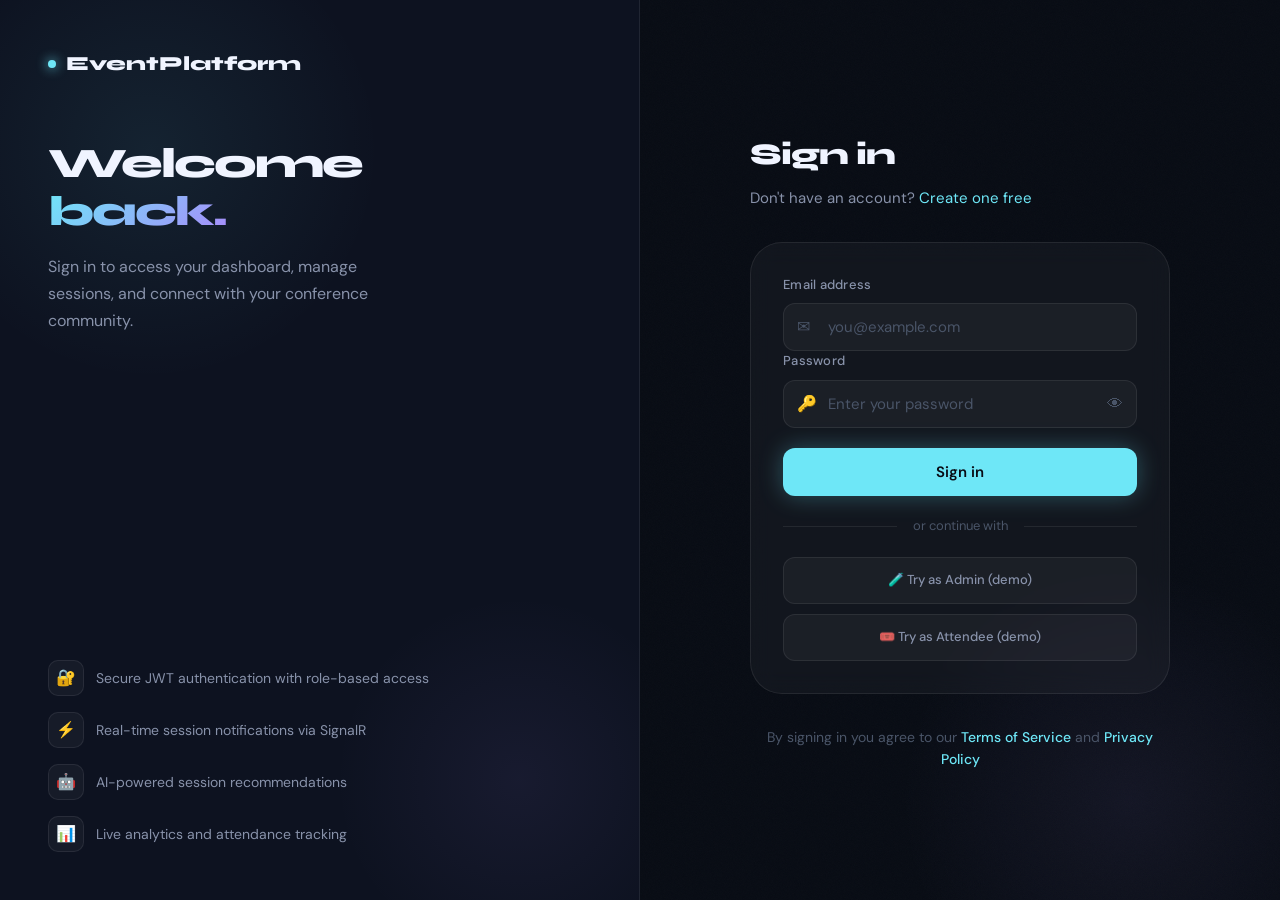
==== EventPlatform/src/EventPlatform.API/wwwroot/Login.html @ 806cf974 "Created entities, Dtos, Authetication flow, JWT creation, home, login, register pages" ====
﻿<!DOCTYPE html>
<html lang="en">
<head>
    <meta charset="UTF-8" />
    <meta name="viewport" content="width=device-width, initial-scale=1.0" />
    <title>Sign In — EventPlatform</title>
    <link rel="stylesheet" href="css/style.css" />
    <link rel="stylesheet" href="css/auth.css" />
</head>
<body>

    <div class="bg-mesh"></div>
    <div class="bg-noise"></div>

    <div class="page-content auth-page">

        <!-- Left branding panel -->
        <div class="auth-left">
            <div class="auth-left-glow"></div>
            <div class="auth-left-glow-2"></div>

            <div class="auth-brand">
                <a href="/" class="auth-brand-logo">
                    <div class="nav-logo-dot"></div>
                    EventPlatform
                </a>
                <div class="auth-headline">
                    <h2>Welcome<br /><span>back.</span></h2>
                    <p>Sign in to access your dashboard, manage sessions, and connect with your conference community.</p>
                </div>
            </div>

            <div class="auth-features">
                <div class="auth-feature-item">
                    <div class="auth-feature-icon">🔐</div>
                    <span>Secure JWT authentication with role-based access</span>
                </div>
                <div class="auth-feature-item">
                    <div class="auth-feature-icon">⚡</div>
                    <span>Real-time session notifications via SignalR</span>
                </div>
                <div class="auth-feature-item">
                    <div class="auth-feature-icon">🤖</div>
                    <span>AI-powered session recommendations</span>
                </div>
                <div class="auth-feature-item">
                    <div class="auth-feature-icon">📊</div>
                    <span>Live analytics and attendance tracking</span>
                </div>
            </div>
        </div>

        <!-- Right form panel -->
        <div class="auth-right">
            <div class="auth-form-container">

                <div class="auth-form-header">
                    <h1>Sign in</h1>
                    <p>Don't have an account? <a href="register.html">Create one free</a></p>
                </div>

                <div class="auth-form-card">
                    <form id="login-form" onsubmit="handleLogin(event)" novalidate>

                        <div class="form-group">
                            <label class="form-label" for="email">Email address</label>
                            <div class="input-wrapper">
                                <span class="input-icon">✉</span>
                                <input type="email"
                                       id="email"
                                       class="form-input input-with-icon"
                                       placeholder="you@example.com"
                                       autocomplete="email"
                                       required />
                            </div>
                            <span class="form-error" id="email-error"></span>
                        </div>

                        <div class="form-group">
                            <label class="form-label" for="password">Password</label>
                            <div class="input-wrapper">
                                <span class="input-icon">🔑</span>
                                <input type="password"
                                       id="password"
                                       class="form-input input-with-icon"
                                       placeholder="Enter your password"
                                       autocomplete="current-password"
                                       required />
                                <span class="input-toggle" onclick="togglePassword(this)">👁</span>
                            </div>
                            <span class="form-error" id="password-error"></span>
                        </div>

                        <button type="submit" id="login-btn" class="btn btn-primary btn-submit">
                            Sign in
                        </button>

                    </form>

                    <div class="divider">or continue with</div>

                    <div style="display:flex;flex-direction:column;gap:10px">
                        <a href="register.html?role=Admin" class="btn btn-ghost" style="justify-content:center;font-size:13px">
                            🧪 Try as Admin (demo)
                        </a>
                        <a href="register.html?role=Attendee" class="btn btn-ghost" style="justify-content:center;font-size:13px">
                            🎟️ Try as Attendee (demo)
                        </a>
                    </div>
                </div>

                <div class="auth-alt">
                    By signing in you agree to our
                    <a href="#">Terms of Service</a> and <a href="#">Privacy Policy</a>
                </div>

            </div>
        </div>

    </div>

    <div id="toast-container"></div>
    <script src="js/auth.js"></script>
    <script>
    // If already logged in, redirect
    if (Auth.isLoggedIn()) Auth.redirectByRole();
    </script>
</body>
</html>
---- EventPlatform/src/EventPlatform.API/wwwroot/css/style.css ----
﻿/* =============================================================
   EventPlatform — style.css
   Place in: wwwroot/css/style.css
   Shared across ALL pages
   ============================================================= */

@import url('https://fonts.googleapis.com/css2?family=Syne:wght@400;500;600;700;800&family=DM+Sans:ital,opsz,wght@0,9..40,300;0,9..40,400;0,9..40,500;1,9..40,300&display=swap');

/* ── CSS Variables ─────────────────────────────────────────── */
:root {
    --bg-base: #080c14;
    --bg-surface: #0d1220;
    --bg-card: rgba(255,255,255,0.04);
    --bg-card-hover: rgba(255,255,255,0.07);
    --border: rgba(255,255,255,0.08);
    --border-hover: rgba(255,255,255,0.16);
    --accent: #6ee7f7;
    --accent-2: #a78bfa;
    --accent-3: #f472b6;
    --accent-glow: rgba(110,231,247,0.15);
    --text-primary: #f0f4ff;
    --text-secondary: #8892aa;
    --text-muted: #4a5568;
    --success: #34d399;
    --error: #f87171;
    --warning: #fbbf24;
    --radius-sm: 6px;
    --radius-md: 12px;
    --radius-lg: 20px;
    --radius-xl: 32px;
    --font-display: 'Syne', sans-serif;
    --font-body: 'DM Sans', sans-serif;
    --shadow-glow: 0 0 40px rgba(110,231,247,0.08);
    --shadow-card: 0 4px 24px rgba(0,0,0,0.4);
}

/* ── Reset ─────────────────────────────────────────────────── */
*, *::before, *::after {
    box-sizing: border-box;
    margin: 0;
    padding: 0;
}

html {
    scroll-behavior: smooth;
}

body {
    font-family: var(--font-body);
    background: var(--bg-base);
    color: var(--text-primary);
    min-height: 100vh;
    line-height: 1.6;
    -webkit-font-smoothing: antialiased;
}

/* ── Background mesh ───────────────────────────────────────── */
.bg-mesh {
    position: fixed;
    inset: 0;
    z-index: 0;
    pointer-events: none;
    overflow: hidden;
}

    .bg-mesh::before {
        content: '';
        position: absolute;
        width: 600px;
        height: 600px;
        top: -200px;
        left: -100px;
        background: radial-gradient(circle, rgba(110,231,247,0.07) 0%, transparent 65%);
        animation: drift1 18s ease-in-out infinite alternate;
    }

    .bg-mesh::after {
        content: '';
        position: absolute;
        width: 500px;
        height: 500px;
        bottom: -150px;
        right: -100px;
        background: radial-gradient(circle, rgba(167,139,250,0.07) 0%, transparent 65%);
        animation: drift2 22s ease-in-out infinite alternate;
    }

@keyframes drift1 {
    from {
        transform: translate(0,0) scale(1);
    }

    to {
        transform: translate(80px,60px) scale(1.1);
    }
}

@keyframes drift2 {
    from {
        transform: translate(0,0) scale(1);
    }

    to {
        transform: translate(-60px,-80px) scale(1.15);
    }
}

/* ── Noise overlay ─────────────────────────────────────────── */
.bg-noise {
    position: fixed;
    inset: 0;
    z-index: 1;
    pointer-events: none;
    opacity: 0.025;
    background-image: url("data:image/svg+xml,%3Csvg viewBox='0 0 256 256' xmlns='http://www.w3.org/2000/svg'%3E%3Cfilter id='noise'%3E%3CfeTurbulence type='fractalNoise' baseFrequency='0.9' numOctaves='4' stitchTiles='stitch'/%3E%3C/filter%3E%3Crect width='100%25' height='100%25' filter='url(%23noise)'/%3E%3C/svg%3E");
    background-size: 180px;
}

/* ── Content wrapper ───────────────────────────────────────── */
.page-content {
    position: relative;
    z-index: 2;
}

/* ── Navigation ────────────────────────────────────────────── */
.nav {
    display: flex;
    align-items: center;
    justify-content: space-between;
    padding: 20px 48px;
    position: sticky;
    top: 0;
    z-index: 100;
    backdrop-filter: blur(20px);
    -webkit-backdrop-filter: blur(20px);
    border-bottom: 1px solid var(--border);
    background: rgba(8,12,20,0.8);
}

.nav-logo {
    font-family: var(--font-display);
    font-size: 20px;
    font-weight: 800;
    color: var(--text-primary);
    text-decoration: none;
    display: flex;
    align-items: center;
    gap: 10px;
    letter-spacing: -0.5px;
}

.nav-logo-dot {
    width: 8px;
    height: 8px;
    border-radius: 50%;
    background: var(--accent);
    box-shadow: 0 0 12px var(--accent);
    animation: pulse-dot 2s ease-in-out infinite;
}

@keyframes pulse-dot {
    0%,100% {
        opacity: 1;
        transform: scale(1);
    }

    50% {
        opacity: 0.6;
        transform: scale(0.8);
    }
}

.nav-links {
    display: flex;
    align-items: center;
    gap: 8px;
}

.nav-link {
    padding: 8px 18px;
    border-radius: var(--radius-md);
    font-size: 14px;
    font-weight: 500;
    color: var(--text-secondary);
    text-decoration: none;
    transition: color .2s, background .2s;
}

    .nav-link:hover {
        color: var(--text-primary);
        background: var(--bg-card);
    }

.nav-cta {
    padding: 9px 22px;
    border-radius: var(--radius-md);
    font-size: 14px;
    font-weight: 600;
    background: var(--accent);
    color: var(--bg-base);
    text-decoration: none;
    transition: opacity .2s, transform .15s, box-shadow .2s;
    box-shadow: 0 0 20px rgba(110,231,247,0.25);
}

    .nav-cta:hover {
        opacity: .9;
        transform: translateY(-1px);
        box-shadow: 0 0 30px rgba(110,231,247,0.35);
    }

/* ── Buttons ───────────────────────────────────────────────── */
.btn {
    display: inline-flex;
    align-items: center;
    justify-content: center;
    gap: 8px;
    padding: 12px 28px;
    border-radius: var(--radius-md);
    font-family: var(--font-body);
    font-size: 15px;
    font-weight: 500;
    cursor: pointer;
    border: none;
    text-decoration: none;
    transition: all .2s;
    white-space: nowrap;
}

.btn-primary {
    background: var(--accent);
    color: var(--bg-base);
    box-shadow: 0 0 24px rgba(110,231,247,0.3);
}

    .btn-primary:hover {
        opacity: .9;
        transform: translateY(-2px);
        box-shadow: 0 0 36px rgba(110,231,247,0.4);
    }

.btn-outline {
    background: transparent;
    color: var(--text-primary);
    border: 1px solid var(--border-hover);
}

    .btn-outline:hover {
        background: var(--bg-card);
        border-color: var(--accent);
        color: var(--accent);
    }

.btn-ghost {
    background: var(--bg-card);
    color: var(--text-secondary);
    border: 1px solid var(--border);
}

    .btn-ghost:hover {
        background: var(--bg-card-hover);
        color: var(--text-primary);
    }

.btn-lg {
    padding: 16px 36px;
    font-size: 16px;
    border-radius: var(--radius-lg);
}

.btn-sm {
    padding: 8px 18px;
    font-size: 13px;
}

.btn:disabled {
    opacity: .5;
    cursor: not-allowed;
    transform: none !important;
}

.btn-loading {
    position: relative;
    color: transparent !important;
}

    .btn-loading::after {
        content: '';
        position: absolute;
        width: 18px;
        height: 18px;
        border: 2px solid rgba(8,12,20,0.3);
        border-top-color: var(--bg-base);
        border-radius: 50%;
        animation: spin .7s linear infinite;
    }

@keyframes spin {
    to {
        transform: rotate(360deg);
    }
}

/* ── Cards ─────────────────────────────────────────────────── */
.card {
    background: var(--bg-card);
    border: 1px solid var(--border);
    border-radius: var(--radius-lg);
    backdrop-filter: blur(12px);
    -webkit-backdrop-filter: blur(12px);
    transition: border-color .25s, box-shadow .25s, transform .25s;
}

    .card:hover {
        border-color: var(--border-hover);
        box-shadow: var(--shadow-card);
        transform: translateY(-2px);
    }

.card-glow:hover {
    box-shadow: var(--shadow-card), 0 0 40px rgba(110,231,247,0.06);
}

/* ── Form elements ─────────────────────────────────────────── */
.form-group {
    display: flex;
    flex-direction: column;
    gap: 8px;
}

.form-label {
    font-size: 13px;
    font-weight: 500;
    color: var(--text-secondary);
    letter-spacing: 0.02em;
}

.form-input {
    width: 100%;
    padding: 13px 16px;
    background: rgba(255,255,255,0.04);
    border: 1px solid var(--border);
    border-radius: var(--radius-md);
    color: var(--text-primary);
    font-family: var(--font-body);
    font-size: 15px;
    outline: none;
    transition: border-color .2s, box-shadow .2s, background .2s;
}

    .form-input::placeholder {
        color: var(--text-muted);
    }

    .form-input:focus {
        border-color: var(--accent);
        background: rgba(110,231,247,0.04);
        box-shadow: 0 0 0 3px rgba(110,231,247,0.1);
    }

    .form-input.error {
        border-color: var(--error);
        box-shadow: 0 0 0 3px rgba(248,113,113,0.1);
    }

.form-error {
    font-size: 12px;
    color: var(--error);
    margin-top: 4px;
    display: none;
}

    .form-error.show {
        display: block;
    }

.input-wrapper {
    position: relative;
}

.input-icon {
    position: absolute;
    left: 14px;
    top: 50%;
    transform: translateY(-50%);
    color: var(--text-muted);
    font-size: 16px;
    pointer-events: none;
}

.input-with-icon {
    padding-left: 44px;
}

.input-toggle {
    position: absolute;
    right: 14px;
    top: 50%;
    transform: translateY(-50%);
    color: var(--text-muted);
    cursor: pointer;
    font-size: 16px;
    transition: color .2s;
}

    .input-toggle:hover {
        color: var(--text-primary);
    }

/* ── Badge / Tag ───────────────────────────────────────────── */
.badge {
    display: inline-flex;
    align-items: center;
    gap: 6px;
    padding: 4px 12px;
    border-radius: 100px;
    font-size: 12px;
    font-weight: 500;
    letter-spacing: 0.03em;
}

.badge-accent {
    background: rgba(110,231,247,0.1);
    color: var(--accent);
    border: 1px solid rgba(110,231,247,0.2);
}

.badge-purple {
    background: rgba(167,139,250,0.1);
    color: var(--accent-2);
    border: 1px solid rgba(167,139,250,0.2);
}

.badge-pink {
    background: rgba(244,114,182,0.1);
    color: var(--accent-3);
    border: 1px solid rgba(244,114,182,0.2);
}

.badge-success {
    background: rgba(52,211,153,0.1);
    color: var(--success);
    border: 1px solid rgba(52,211,153,0.2);
}

/* ── Divider ───────────────────────────────────────────────── */
.divider {
    display: flex;
    align-items: center;
    gap: 16px;
    color: var(--text-muted);
    font-size: 13px;
}

    .divider::before,
    .divider::after {
        content: '';
        flex: 1;
        height: 1px;
        background: var(--border);
    }

/* ── Toast notifications ───────────────────────────────────── */
#toast-container {
    position: fixed;
    bottom: 24px;
    right: 24px;
    z-index: 9999;
    display: flex;
    flex-direction: column;
    gap: 10px;
}

.toast {
    display: flex;
    align-items: center;
    gap: 12px;
    padding: 14px 20px;
    background: var(--bg-surface);
    border: 1px solid var(--border);
    border-radius: var(--radius-md);
    font-size: 14px;
    color: var(--text-primary);
    box-shadow: 0 8px 32px rgba(0,0,0,0.5);
    backdrop-filter: blur(20px);
    animation: slideUp .3s ease;
    min-width: 280px;
    max-width: 380px;
}

    .toast.success {
        border-color: rgba(52,211,153,0.3);
    }

    .toast.error {
        border-color: rgba(248,113,113,0.3);
    }

.toast-icon {
    font-size: 18px;
    flex-shrink: 0;
}

.toast-close {
    margin-left: auto;
    color: var(--text-muted);
    cursor: pointer;
    font-size: 18px;
    flex-shrink: 0;
}

@keyframes slideUp {
    from {
        opacity: 0;
        transform: translateY(16px);
    }

    to {
        opacity: 1;
        transform: translateY(0);
    }
}

/* ── Utilities ─────────────────────────────────────────────── */
.text-accent {
    color: var(--accent);
}

.text-purple {
    color: var(--accent-2);
}

.text-pink {
    color: var(--accent-3);
}

.text-muted {
    color: var(--text-muted);
}

.text-secondary {
    color: var(--text-secondary);
}

.font-display {
    font-family: var(--font-display);
}

.flex {
    display: flex;
}

.flex-center {
    display: flex;
    align-items: center;
    justify-content: center;
}

.flex-between {
    display: flex;
    align-items: center;
    justify-content: space-between;
}

.gap-8 {
    gap: 8px;
}

.gap-16 {
    gap: 16px;
}

.gap-24 {
    gap: 24px;
}

.mt-8 {
    margin-top: 8px;
}

.mt-16 {
    margin-top: 16px;
}

.mt-24 {
    margin-top: 24px;
}

.mt-32 {
    margin-top: 32px;
}

.hidden {
    display: none !important;
}

/* ── Responsive ────────────────────────────────────────────── */
@media (max-width: 768px) {
    .nav {
        padding: 16px 24px;
    }

    .nav-links .nav-link {
        display: none;
    }
}
---- EventPlatform/src/EventPlatform.API/wwwroot/css/auth.css ----
﻿/* =============================================================
   EventPlatform — auth.css
   Place in: wwwroot/css/auth.css
   Shared by login.html and register.html
   ============================================================= */

.auth-page {
    min-height: 100vh;
    display: grid;
    grid-template-columns: 1fr 1fr;
}

/* ── Left panel (branding) ─────────────────────────────────── */
.auth-left {
    position: relative;
    padding: 48px;
    display: flex;
    flex-direction: column;
    justify-content: space-between;
    overflow: hidden;
    background: var(--bg-surface);
    border-right: 1px solid var(--border);
}

.auth-left-glow {
    position: absolute;
    width: 500px;
    height: 500px;
    top: -100px;
    left: -100px;
    background: radial-gradient(circle, rgba(110,231,247,0.08) 0%, transparent 65%);
    pointer-events: none;
}

.auth-left-glow-2 {
    position: absolute;
    width: 400px;
    height: 400px;
    bottom: -80px;
    right: -80px;
    background: radial-gradient(circle, rgba(167,139,250,0.07) 0%, transparent 65%);
    pointer-events: none;
}

.auth-brand {
    position: relative;
    z-index: 1;
}

.auth-brand-logo {
    display: flex;
    align-items: center;
    gap: 10px;
    font-family: var(--font-display);
    font-size: 20px;
    font-weight: 800;
    color: var(--text-primary);
    text-decoration: none;
    margin-bottom: 60px;
}

.auth-headline {
    position: relative;
    z-index: 1;
}

    .auth-headline h2 {
        font-family: var(--font-display);
        font-size: 42px;
        font-weight: 800;
        letter-spacing: -2px;
        line-height: 1.15;
        margin-bottom: 16px;
    }

        .auth-headline h2 span {
            background: linear-gradient(135deg, var(--accent), var(--accent-2));
            -webkit-background-clip: text;
            -webkit-text-fill-color: transparent;
            background-clip: text;
        }

    .auth-headline p {
        font-size: 16px;
        color: var(--text-secondary);
        line-height: 1.7;
        max-width: 360px;
    }

/* Testimonial / feature block on left */
.auth-features {
    position: relative;
    z-index: 1;
    display: flex;
    flex-direction: column;
    gap: 16px;
}

.auth-feature-item {
    display: flex;
    align-items: center;
    gap: 12px;
    font-size: 14px;
    color: var(--text-secondary);
}

.auth-feature-icon {
    width: 36px;
    height: 36px;
    border-radius: 10px;
    background: var(--bg-card);
    border: 1px solid var(--border);
    display: flex;
    align-items: center;
    justify-content: center;
    font-size: 16px;
    flex-shrink: 0;
}

/* ── Right panel (form) ────────────────────────────────────── */
.auth-right {
    display: flex;
    align-items: center;
    justify-content: center;
    padding: 48px 40px;
    overflow-y: auto;
}

.auth-form-container {
    width: 100%;
    max-width: 420px;
    display: flex;
    flex-direction: column;
    gap: 32px;
}

.auth-form-header {
    display: flex;
    flex-direction: column;
    gap: 8px;
}

    .auth-form-header h1 {
        font-family: var(--font-display);
        font-size: 30px;
        font-weight: 800;
        letter-spacing: -1px;
    }

    .auth-form-header p {
        font-size: 15px;
        color: var(--text-secondary);
    }

    .auth-form-header a {
        color: var(--accent);
        text-decoration: none;
    }

        .auth-form-header a:hover {
            text-decoration: underline;
        }

/* Form card */
.auth-form-card {
    background: var(--bg-card);
    border: 1px solid var(--border);
    border-radius: var(--radius-xl);
    padding: 32px;
    display: flex;
    flex-direction: column;
    gap: 20px;
    backdrop-filter: blur(12px);
}

/* Role selector */
.role-selector {
    display: grid;
    grid-template-columns: repeat(3, 1fr);
    gap: 8px;
}

.role-option {
    display: none;
}

.role-label {
    display: flex;
    flex-direction: column;
    align-items: center;
    gap: 6px;
    padding: 12px 8px;
    background: rgba(255,255,255,0.03);
    border: 1px solid var(--border);
    border-radius: var(--radius-md);
    cursor: pointer;
    transition: all .2s;
    text-align: center;
}

    .role-label:hover {
        border-color: var(--border-hover);
        background: var(--bg-card-hover);
    }

    .role-label .role-emoji {
        font-size: 22px;
    }

    .role-label .role-name {
        font-size: 12px;
        font-weight: 500;
        color: var(--text-secondary);
    }

.role-option:checked + .role-label {
    border-color: var(--accent);
    background: rgba(110,231,247,0.08);
}

    .role-option:checked + .role-label .role-name {
        color: var(--accent);
    }

/* Submit button full width */
.btn-submit {
    width: 100%;
    padding: 14px;
    font-size: 15px;
    font-weight: 600;
    border-radius: var(--radius-md);
    margin-top: 20px;
}

/* Alternative auth text */
.auth-alt {
    text-align: center;
    font-size: 14px;
    color: var(--text-muted);
}

    .auth-alt a {
        color: var(--accent);
        text-decoration: none;
        font-weight: 500;
    }

        .auth-alt a:hover {
            text-decoration: underline;
        }

/* Password strength */
.password-strength {
    margin-top: 6px;
}

.strength-bar {
    height: 3px;
    background: var(--border);
    border-radius: 2px;
    overflow: hidden;
    margin-bottom: 4px;
}

.strength-fill {
    height: 100%;
    border-radius: 2px;
    transition: width .3s, background .3s;
    width: 0%;
}

.strength-text {
    font-size: 11px;
    color: var(--text-muted);
}

/* ── Responsive ────────────────────────────────────────────── */
@media (max-width: 900px) {
    .auth-page {
        grid-template-columns: 1fr;
    }

    .auth-left {
        display: none;
    }

    .auth-right {
        padding: 32px 24px;
        min-height: 100vh;
    }
}
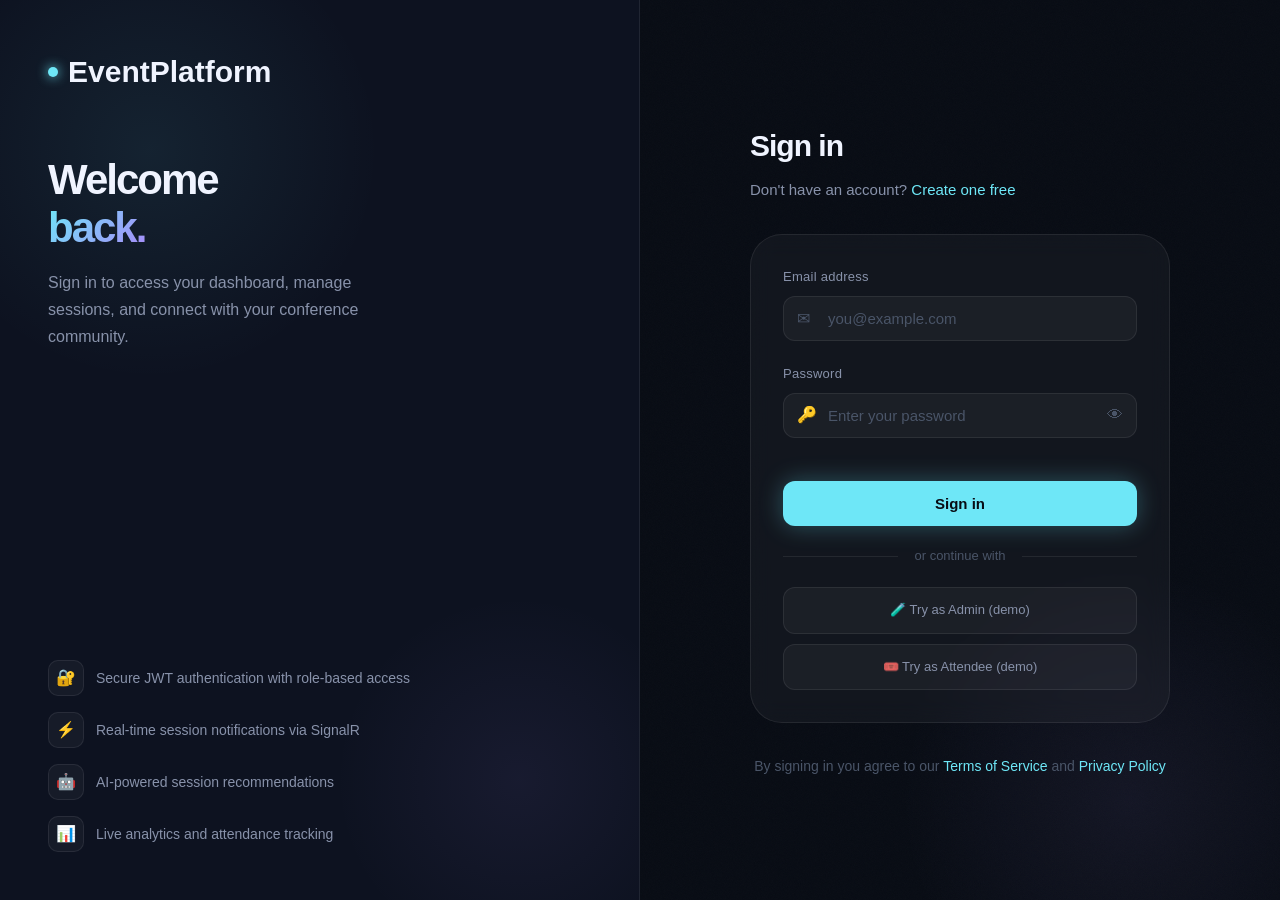
==== commit ef43ffb7: "Admin, Speaker, Attendee Code" ====
--- a/EventPlatform/src/EventPlatform.API/wwwroot/Login.html
+++ b/EventPlatform/src/EventPlatform.API/wwwroot/Login.html
@@ -122,8 +122,33 @@
     <div id="toast-container"></div>
     <script src="js/auth.js"></script>
     <script>
-    // If already logged in, redirect
-    if (Auth.isLoggedIn()) Auth.redirectByRole();
+        // If already logged in, redirect
+        document.addEventListener('DOMContentLoaded', async () => {
+            // If already logged in with a VALID (or refreshable) token,
+            // skip the login page and go straight to dashboard
+            if (Auth.isLoggedIn()) {
+                if (!isTokenExpired()) {
+                    Auth.redirectByRole();  // token still valid — go to dashboard
+                    return;
+                }
+                // Token expired — try silent refresh
+                try {
+                    const res = await fetch('/api/auth/refresh', {
+                        method: 'POST', credentials: 'include',
+                        headers: { 'Content-Type': 'application/json' }
+                    });
+                    if (res.ok) {
+                        const data = await res.json();
+                        Auth.setTokens(data);
+                        Auth.redirectByRole(); // refreshed successfully — go to dashboard
+                        return;
+                    }
+                } catch { }
+                // Refresh failed — stay on login page, clear stale data
+                Auth.clearLocal();
+            }
+            // Not logged in or refresh failed — show the login/register form normally
+        });
     </script>
 </body>
 </html>
--- a/EventPlatform/src/EventPlatform.API/wwwroot/css/style.css
+++ b/EventPlatform/src/EventPlatform.API/wwwroot/css/style.css
@@ -4,7 +4,7 @@
    Shared across ALL pages
    ============================================================= */
 
-@import url('https://fonts.googleapis.com/css2?family=Syne:wght@400;500;600;700;800&family=DM+Sans:ital,opsz,wght@0,9..40,300;0,9..40,400;0,9..40,500;1,9..40,300&display=swap');
+/*@import url('https://fonts.googleapis.com/css2?family=Segoe+UI:wght@400;500;600;700;800&family=Segoe+UI:ital,opsz,wght@0,9..40,300;0,9..40,400;0,9..40,500;1,9..40,300&display=swap');*/
 
 /* ── CSS Variables ─────────────────────────────────────────── */
 :root {
@@ -28,12 +28,30 @@
     --radius-md: 12px;
     --radius-lg: 20px;
     --radius-xl: 32px;
-    --font-display: 'Syne', sans-serif;
-    --font-body: 'DM Sans', sans-serif;
+    --font-display: 'Segoe UI', sans-serif;
+    --font-body: 'Segoe UI', sans-serif;
     --shadow-glow: 0 0 40px rgba(110,231,247,0.08);
     --shadow-card: 0 4px 24px rgba(0,0,0,0.4);
 }
 
+/*Scrool bars*/
+*::-webkit-scrollbar {
+    width: 6px;
+    height: 6px;
+}
+
+*::-webkit-scrollbar-thumb {
+    background: #0078d4;
+    border-radius: 15px;
+}
+
+*::-webkit-scrollbar-track {
+    background: #4a5568;
+}
+
+*::-webkit-scrollbar-thumb:hover {
+    background: #0087EE;
+}
 /* ── Reset ─────────────────────────────────────────────────── */
 *, *::before, *::after {
     box-sizing: border-box;
@@ -139,7 +157,7 @@
 
 .nav-logo {
     font-family: var(--font-display);
-    font-size: 20px;
+    font-size: 30px;
     font-weight: 800;
     color: var(--text-primary);
     text-decoration: none;
@@ -150,8 +168,8 @@
 }
 
 .nav-logo-dot {
-    width: 8px;
-    height: 8px;
+    width: 10px;
+    height: 10px;
     border-radius: 50%;
     background: var(--accent);
     box-shadow: 0 0 12px var(--accent);
@@ -366,13 +384,9 @@
 .form-error {
     font-size: 12px;
     color: var(--error);
-    margin-top: 4px;
-    display: none;
-}
-
-    .form-error.show {
-        display: block;
-    }
+    display: block;
+    height:15px;
+}
 
 .input-wrapper {
     position: relative;
--- a/EventPlatform/src/EventPlatform.API/wwwroot/css/auth.css
+++ b/EventPlatform/src/EventPlatform.API/wwwroot/css/auth.css
@@ -52,7 +52,7 @@
     align-items: center;
     gap: 10px;
     font-family: var(--font-display);
-    font-size: 20px;
+    font-size: 30px;
     font-weight: 800;
     color: var(--text-primary);
     text-decoration: none;
